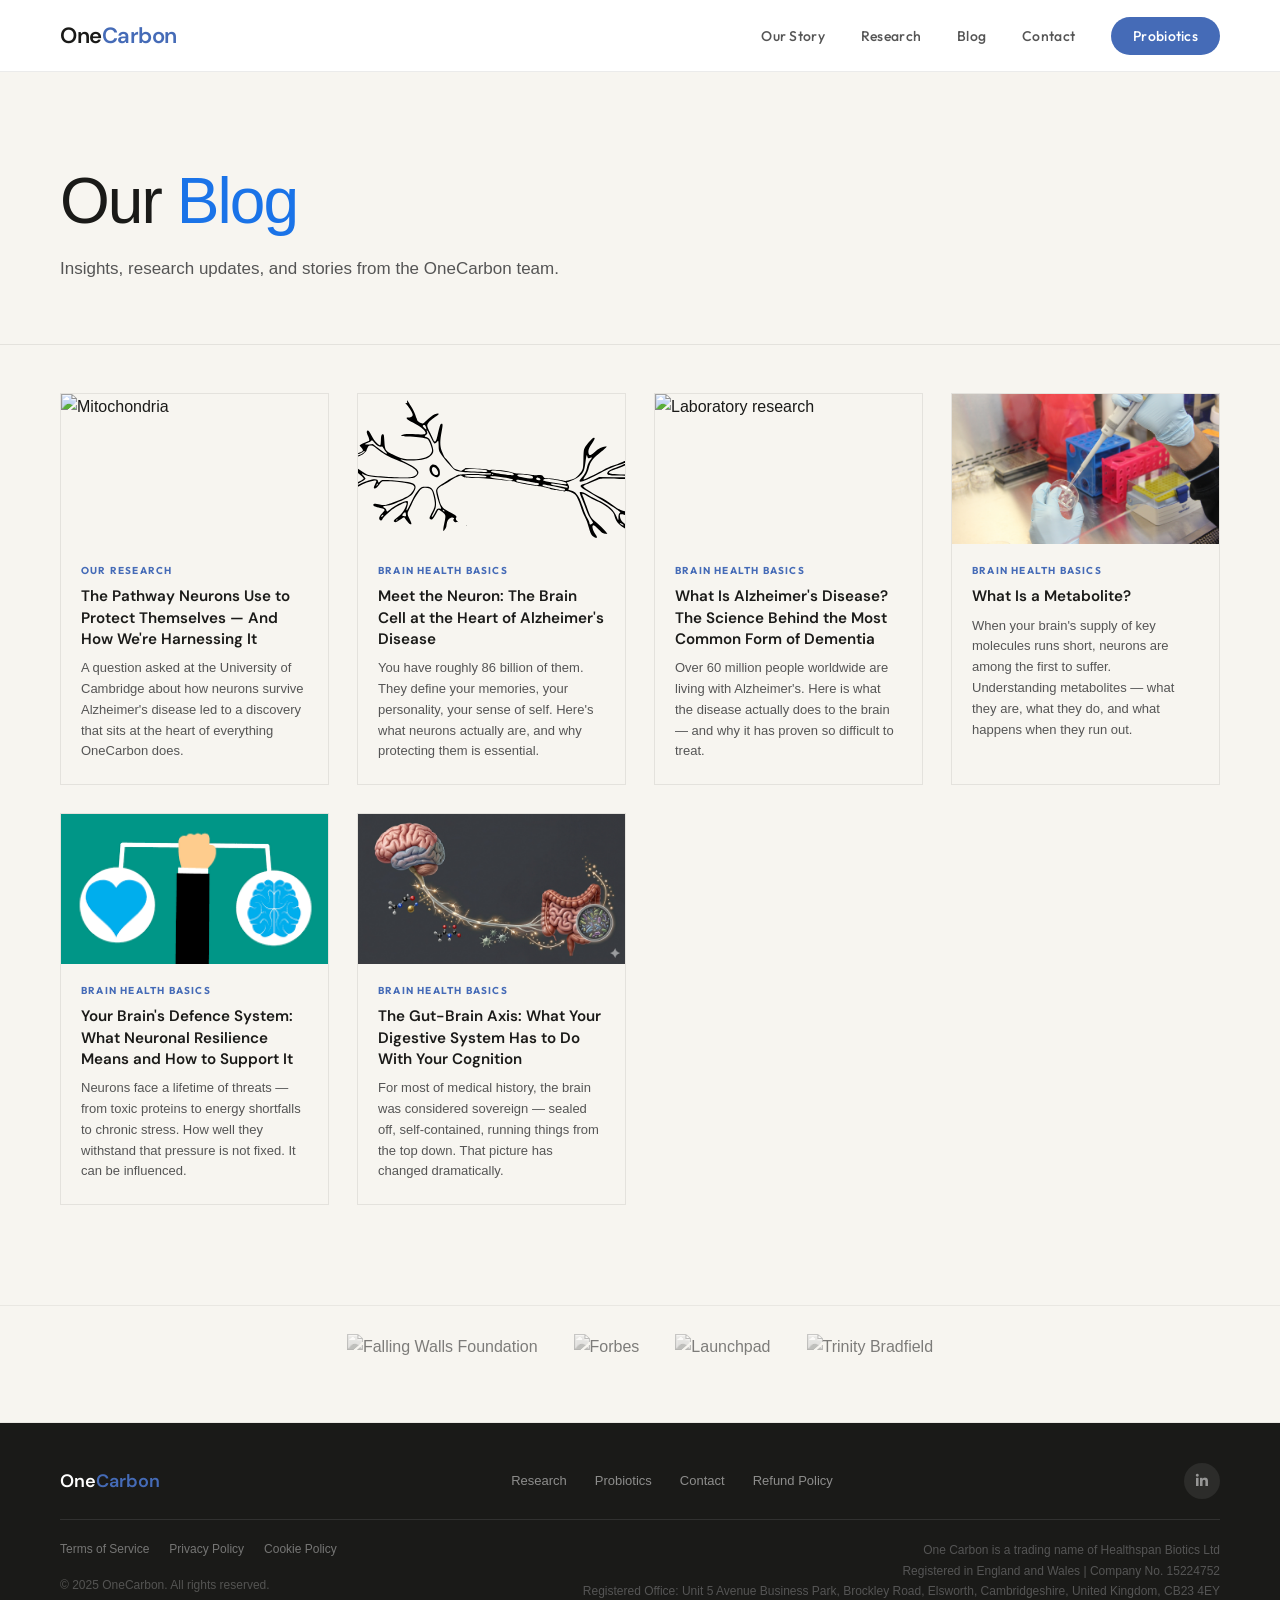
==== blog.html @ ae494ba8 "revert SVG thumbnails back to PNG to fix deploy failures Co-Authored-By: Claude Sonnet 4.6 <noreply@" ====
<!DOCTYPE html>
<html lang="en">
<head>
  <meta charset="UTF-8">
  <meta name="viewport" content="width=device-width, initial-scale=1.0">
  <title>Blog — OneCarbon</title>
  <link rel="preconnect" href="https://fonts.googleapis.com">
  <link href="https://fonts.googleapis.com/css2?family=DM+Sans:wght@400;500;600;700&family=Outfit:wght@300;400;500;600;700&display=swap" rel="stylesheet">
  <link rel="stylesheet" href="https://cdnjs.cloudflare.com/ajax/libs/font-awesome/6.4.0/css/all.min.css">
  <link rel="stylesheet" href="css/style.css">
</head>
<body>

  <!-- ── NAVIGATION ── -->
  <nav class="site-nav">
    <a href="index.html" class="nav-logo">One<span>Carbon</span></a>
    <ul class="nav-links">
      <li><a href="our_story.html">Our Story</a></li>
      <li><a href="research.html">Research</a></li>
      <li><a href="blog.html">Blog</a></li>
      <li><a href="contact.html">Contact</a></li>
      <li><a href="purchase.html" class="nav-cta">Probiotics</a></li>
    </ul>
    <button class="nav-hamburger" aria-label="Toggle menu" aria-expanded="false"><span></span><span></span><span></span></button>
  </nav>

  <!-- ── PAGE HEADER ── -->
  <header class="page-header">
    <h1>Our <em>Blog</em></h1>
    <p>Insights, research updates, and stories from the OneCarbon team.</p>
  </header>

  <!-- ── BLOG GRID ── -->
  <div class="blog-grid">

    <a href="blog-one-carbon-pathway.html" class="blog-card">
      <img src="media/mito1.png" alt="Mitochondria" class="blog-card-thumb">
      <div class="blog-card-body">
        <p style="font-size:10px;letter-spacing:0.12em;font-weight:700;color:var(--accent);text-transform:uppercase;margin:0 0 7px;">Our Research</p>
        <p class="blog-card-title">The Pathway Neurons Use to Protect Themselves — And How We're Harnessing It</p>
        <p class="blog-card-summary">A question asked at the University of Cambridge about how neurons survive Alzheimer's disease led to a discovery that sits at the heart of everything OneCarbon does.</p>
      </div>
    </a>

    <a href="blog-meet-the-neuron.html" class="blog-card">
      <img src="media/blog-neuron.svg" alt="Neuron illustration" class="blog-card-thumb">
      <div class="blog-card-body">
        <p style="font-size:10px;letter-spacing:0.12em;font-weight:700;color:var(--accent);text-transform:uppercase;margin:0 0 7px;">Brain Health Basics</p>
        <p class="blog-card-title">Meet the Neuron: The Brain Cell at the Heart of Alzheimer's Disease</p>
        <p class="blog-card-summary">You have roughly 86 billion of them. They define your memories, your personality, your sense of self. Here's what neurons actually are, and why protecting them is essential.</p>
      </div>
    </a>

    <a href="blog-what-is-alzheimers.html" class="blog-card">
      <img src="media/conical.png" alt="Laboratory research" class="blog-card-thumb">
      <div class="blog-card-body">
        <p style="font-size:10px;letter-spacing:0.12em;font-weight:700;color:var(--accent);text-transform:uppercase;margin:0 0 7px;">Brain Health Basics</p>
        <p class="blog-card-title">What Is Alzheimer's Disease? The Science Behind the Most Common Form of Dementia</p>
        <p class="blog-card-summary">Over 60 million people worldwide are living with Alzheimer's. Here is what the disease actually does to the brain — and why it has proven so difficult to treat.</p>
      </div>
    </a>

    <a href="blog-what-is-a-metabolite.html" class="blog-card">
      <img src="media/science.jpg" alt="Science and metabolism" class="blog-card-thumb">
      <div class="blog-card-body">
        <p style="font-size:10px;letter-spacing:0.12em;font-weight:700;color:var(--accent);text-transform:uppercase;margin:0 0 7px;">Brain Health Basics</p>
        <p class="blog-card-title">What Is a Metabolite?</p>
        <p class="blog-card-summary">When your brain's supply of key molecules runs short, neurons are among the first to suffer. Understanding metabolites — what they are, what they do, and what happens when they run out.</p>
      </div>
    </a>

    <a href="blog-neuronal-resilience.html" class="blog-card">
      <img src="media/brainstrong.png" alt="Neuronal resilience" class="blog-card-thumb">
      <div class="blog-card-body">
        <p style="font-size:10px;letter-spacing:0.12em;font-weight:700;color:var(--accent);text-transform:uppercase;margin:0 0 7px;">Brain Health Basics</p>
        <p class="blog-card-title">Your Brain's Defence System: What Neuronal Resilience Means and How to Support It</p>
        <p class="blog-card-summary">Neurons face a lifetime of threats — from toxic proteins to energy shortfalls to chronic stress. How well they withstand that pressure is not fixed. It can be influenced.</p>
      </div>
    </a>

    <a href="blog-gut-brain-cognition.html" class="blog-card">
      <img src="media/gutbrain.png" alt="The gut-brain axis" class="blog-card-thumb">
      <div class="blog-card-body">
        <p style="font-size:10px;letter-spacing:0.12em;font-weight:700;color:var(--accent);text-transform:uppercase;margin:0 0 7px;">Brain Health Basics</p>
        <p class="blog-card-title">The Gut-Brain Axis: What Your Digestive System Has to Do With Your Cognition</p>
        <p class="blog-card-summary">For most of medical history, the brain was considered sovereign — sealed off, self-contained, running things from the top down. That picture has changed dramatically.</p>
      </div>
    </a>

  </div>

  <!-- ── FOOTER ── -->
  <!-- ── RECOGNISED BY ── -->
  <section class="recognised-by-section">
    <div class="recognised-by-logos">
      <img src="media/logo-falling-walls.png" alt="Falling Walls Foundation" class="recognised-logo">
      <img src="media/logo-forbes.png" alt="Forbes" class="recognised-logo">
      <img src="media/logo-launchpad.png" alt="Launchpad" class="recognised-logo">
      <img src="media/logo-trinbrad.png" alt="Trinity Bradfield" class="recognised-logo">
    </div>
  </section>

  <footer class="site-footer">
    <div class="footer-logo">One<span>Carbon</span></div>
    <nav class="footer-links">
      <a href="research.html">Research</a>
      <a href="purchase.html">Probiotics</a>
      <a href="contact.html">Contact</a>
      <a href="refund-policy.html">Refund Policy</a>
    </nav>
    <div class="social-links">
      <a href="https://www.linkedin.com/company/healthspan-biotics/posts/?feedView=all" target="_blank" aria-label="LinkedIn"><i class="fab fa-linkedin-in"></i></a>
    </div>
    <div class="footer-bottom">
      <div class="footer-company">
        <p>One Carbon is a trading name of Healthspan Biotics Ltd</p>
        <p>Registered in England and Wales | Company No. 15224752</p>
        <p>Registered Office: Unit 5 Avenue Business Park, Brockley Road, Elsworth, Cambridgeshire, United Kingdom, CB23 4EY</p>
      </div>
      <nav class="footer-legal">
        <a href="tos.html">Terms of Service</a>
        <a href="privacy.html">Privacy Policy</a>
        <a href="cookie.html">Cookie Policy</a>
      </nav>
      <p class="footer-copy">© 2025 OneCarbon. All rights reserved.</p>
    </div>
  </footer>

  <script src="js/main.js"></script>
</body>
</html>
---- css/style.css ----
/* ============================================================
   ONE CARBON — Main Stylesheet
   Style: Clean Minimal · DM Sans + Outfit · Stone + Emerald
   ============================================================

   COLOUR VARIABLES — edit these to retheme the whole site:
   --accent      : buttons, highlights, links
   --bg          : warm off-white page background
   --surface     : pure white (cards, nav)
   --text        : near-black body text
   --text-muted  : mid-grey secondary text

   ORIGINAL COLOURS (teal-green theme):
   --accent:       #1a7a6b
   --accent-dark:  #145f54
   footer-logo span (hardcoded): #5ab89e

   ORIGINAL FONTS (Jake + Claude, pre-boss changes):
   Headings: 'Fraunces' (Google Fonts) — elegant italic serif
   Body:     'Figtree' (Google Fonts) — clean geometric sans
   To revert: swap DM Sans → Fraunces and Outfit → Figtree in font-family declarations,
   and update the Google Fonts <link> in each HTML file accordingly.
   ============================================================ */

:root {
  --accent:       #456BB7;
  --accent-dark:  #2f4f8f;
  --bg:           #F7F5F0;
  --surface:      #ffffff;
  --text:         #1a1a18;
  --text-muted:   #555555;
  --text-faint:   #888888;
  --border:       rgba(0, 0, 0, 0.08);
  --shadow-sm:    0 4px 16px rgba(0, 0, 0, 0.06);
  --shadow-md:    0 8px 32px rgba(0, 0, 0, 0.08);
  --shadow-lg:    0 16px 48px rgba(0, 0, 0, 0.10);
  --radius-sm:    0px;
  --radius-md:    0px;
  --radius-lg:    0px;
  --radius-pill:  100px;
}

/* ── RESET & BASE ── */
/* Self-hosted fonts via Cloudflare R2 — eliminates Google Fonts flash */
@font-face {
  font-family: 'DM Sans';
  src: url('https://pub-cab5eb788883425eb6f15fe9339a2279.r2.dev/fonts/DMSans/dm-sans-v15-latin-500.woff2') format('woff2');
  font-weight: 500;
  font-style: normal;
  font-display: swap;
}

@font-face {
  font-family: 'Outfit';
  src: url('https://pub-cab5eb788883425eb6f15fe9339a2279.r2.dev/fonts/Outfit/outfit-v15-latin-regular.woff2') format('woff2');
  font-weight: 400;
  font-style: normal;
  font-display: swap;
}

*, *::before, *::after {
  box-sizing: border-box;
  margin: 0;
  padding: 0;
}

html {
  scroll-behavior: smooth;
}

body {
  font-family: 'Outfit', 'Helvetica Neue', Arial, sans-serif;
  background: var(--bg);
  color: var(--text);
  line-height: 1.6;
  overflow-x: hidden;
  -webkit-font-smoothing: antialiased;
}

img, video {
  display: block;
  max-width: 100%;
}

a {
  color: inherit;
  text-decoration: none;
}

ul {
  list-style: none;
}


/* ── TYPOGRAPHY ── */
h1, h2, h3, h4 {
  font-family: 'DM Sans', sans-serif;
  font-weight: 500;
  letter-spacing: -0.03em;
  line-height: 1.05;
  color: var(--text);
}

h1 { font-size: clamp(2.8rem, 5vw, 5.5rem); }
h2 { font-size: clamp(2rem, 3.5vw, 3.5rem); }
h3 { font-size: clamp(1.4rem, 2vw, 2rem); }
h4 { font-size: 1.2rem; }

h1 em, h2 em { font-style: normal; color: #1a73e8; }

p {
  font-size: 1.0625rem; /* 17px */
  line-height: 1.7;
  color: var(--text-muted);
}

.eyebrow {
  display: inline-block;
  font-family: 'Outfit', sans-serif;
  font-size: 11px;
  font-weight: 600;
  letter-spacing: 0.16em;
  text-transform: uppercase;
  color: var(--accent);
  margin-bottom: 20px;
}


/* ── LAYOUT HELPERS ── */
.container {
  width: 100%;
  max-width: 1200px;
  margin: 0 auto;
  padding: 0 60px;
}

.section {
  padding: 100px 0;
}

.section-header {
  margin-bottom: 60px;
}

.section-header h2 {
  margin-bottom: 16px;
}

.section-header p {
  max-width: 560px;
}


/* ════════════════════════════════
   NAVIGATION
════════════════════════════════ */
.site-nav {
  position: sticky;
  top: 0;
  z-index: 100;
  background: var(--surface);
  border-bottom: 1px solid var(--border);
  display: flex;
  align-items: center;
  justify-content: space-between;
  padding: 0 60px;
  height: 72px;
  transition: box-shadow 0.3s ease;
}

.site-nav.scrolled {
  box-shadow: var(--shadow-sm);
}

.nav-logo {
  font-family: 'DM Sans', sans-serif;
  font-size: 22px;
  font-weight: 600;
  letter-spacing: -0.02em;
  color: var(--text);
  text-decoration: none;
}

.nav-logo span {
  color: var(--accent);
}

.nav-links {
  display: flex;
  align-items: center;
  gap: 36px;
}

.nav-links a {
  font-size: 14px;
  font-weight: 500;
  color: var(--text-muted);
  letter-spacing: 0.02em;
  transition: color 0.2s;
}

.nav-links a:hover,
.nav-links a.active {
  color: var(--text);
}

.nav-cta {
  padding: 10px 22px;
  border-radius: var(--radius-pill);
  background: var(--accent);
  color: #fff !important;
  font-size: 13px;
  font-weight: 600;
  letter-spacing: 0.02em;
  transition: opacity 0.2s !important;
}

.nav-cta:hover {
  opacity: 0.85;
}

/* Hamburger toggle button — hidden on desktop */
.nav-hamburger {
  display: none;
  flex-direction: column;
  justify-content: center;
  align-items: center;
  gap: 5px;
  background: none;
  border: none;
  cursor: pointer;
  padding: 6px;
  width: 36px;
  height: 36px;
  flex-shrink: 0;
  color: var(--text);
}

.nav-hamburger span {
  display: block;
  height: 2px;
  width: 22px;
  background: currentColor;
  border-radius: 1px;
  transition: transform 0.25s ease, opacity 0.2s ease;
}

.site-nav.open .nav-hamburger span:nth-child(1) {
  transform: translateY(7px) rotate(45deg);
}
.site-nav.open .nav-hamburger span:nth-child(2) {
  opacity: 0;
  transform: scaleX(0);
}
.site-nav.open .nav-hamburger span:nth-child(3) {
  transform: translateY(-7px) rotate(-45deg);
}


/* ════════════════════════════════
   BUTTONS
════════════════════════════════ */
.btn {
  display: inline-flex;
  align-items: center;
  gap: 8px;
  font-family: 'Outfit', sans-serif;
  font-weight: 600;
  border-radius: var(--radius-pill);
  text-decoration: none;
  transition: all 0.2s;
  cursor: pointer;
  border: none;
}

.btn-primary {
  padding: 14px 28px;
  background: var(--text);
  color: var(--bg);
  font-size: 14px;
}

.btn-primary:hover {
  background: var(--accent);
}

.btn-secondary {
  padding: 13px 26px;
  background: transparent;
  color: var(--text-muted);
  font-size: 14px;
  border: 1px solid var(--border);
}

.btn-secondary:hover {
  border-color: var(--text-muted);
  color: var(--text);
}

.btn-accent {
  padding: 14px 28px;
  background: var(--accent);
  color: #fff;
  font-size: 14px;
}

.btn-accent:hover {
  background: var(--accent-dark);
}

.btn-row {
  display: flex;
  align-items: center;
  gap: 14px;
  flex-wrap: wrap;
}

.btn-ghost {
  font-size: 14px;
  color: var(--text-muted);
  display: flex;
  align-items: center;
  gap: 6px;
  transition: color 0.2s;
  font-weight: 500;
}

.btn-ghost:hover {
  color: var(--text);
}


/* ════════════════════════════════
   HERO — HOME
════════════════════════════════ */
.hero {
  display: grid;
  grid-template-columns: 1fr 1fr;
  min-height: max(560px, calc(100vh - 175px));
  align-items: stretch;
  width: 100%;
}

/* LEFT — text + photo slot */
.hero-left {
  display: flex;
  flex-direction: column;
  justify-content: space-between;
}

/* RIGHT — portrait video with overlaid bubbles */
.hero-right {
  position: relative;
  overflow: hidden;
  border-left: 1px solid var(--border);
}

.hero-video-slot {
  position: absolute;
  inset: 0;
  background: var(--surface);
}

.hero-video-img {
  width: 100%;
  height: 100%;
  object-fit: cover;
  display: block;
}

.hero-video-placeholder {
  position: absolute;
  inset: 0;
  display: flex;
  align-items: center;
  justify-content: center;
  color: var(--text-faint);
  font-size: 13px;
  letter-spacing: 0.06em;
  border: 2px dashed var(--border);
}

/* Bubbles overlaid on the video */
.hero-bubble {
  position: absolute;
  z-index: 10;
}

.hero-bubble.card-b {
  top: 40px;
  right: 40px;
  left: auto;
}

.hero-bubble.card-c {
  bottom: 40px;
  left: 40px;
}

/* Bubble stack container — absolutely positioned on the video */
.hero-bubble-stack {
  position: absolute;
  top: 40px;
  left: 40px;
  right: 40px;
  z-index: 10;
  display: flex;
  flex-direction: column;
  gap: 12px;
}

.hero-bubble-stack .stat-card {
  position: relative;
  width: 100%;
}

/* "What we do" bubble on the video */
.hero-what-bubble {
  padding: 36px 40px;
}

.hero-what-heading {
  font-family: 'DM Sans', sans-serif;
  font-size: 2.4rem;
  font-weight: 300;
  line-height: 1.2;
  margin: 8px 0 16px;
  color: var(--text);
}

.hero-what-body {
  font-size: 15px;
  color: var(--text-muted);
  line-height: 1.7;
  margin: 0;
}

/* Research CTA bubble on the video */
.hero-research-bubble {
  padding: 20px 28px;
  text-decoration: none;
  color: var(--accent);
  font-weight: 600;
  font-size: 1rem;
  letter-spacing: 0.01em;
  display: flex;
  align-items: center;
  transition: background 0.2s, box-shadow 0.2s;
}

.hero-research-bubble:hover {
  background: var(--accent);
  color: #fff;
}

/* Product card replacing photo slot */
.hero-product-card {
  display: flex;
  gap: 0;
  border-top: 1px solid var(--border);
  text-decoration: none;
  color: inherit;
  transition: background 0.2s;
  background: var(--surface);
  min-height: 120px;
}

.hero-product-card:hover {
  background: #f0f0ec;
}

.hero-product-img-slot {
  width: 110px;
  flex-shrink: 0;
  border-right: 1px solid var(--border);
  overflow: hidden;
}

.hero-product-img-slot img {
  width: 100%;
  height: 100%;
  object-fit: cover;
  display: block;
}

.hero-product-info {
  padding: 16px 24px;
  display: flex;
  flex-direction: column;
  justify-content: center;
  gap: 6px;
}

.hero-product-name {
  font-family: 'DM Sans', sans-serif;
  font-size: 1.3rem;
  font-weight: 300;
  line-height: 1.3;
  color: var(--text);
}

.hero-product-price {
  font-size: 1.5rem;
  font-weight: 600;
  color: var(--accent);
}

.hero-product-price span {
  font-size: 0.9rem;
  font-weight: 400;
  color: var(--text-muted);
}

.hero-text {
  padding: 80px 60px 40px 60px;
}

.hero-text h1 {
  margin-bottom: 28px;
}

.hero-text p {
  max-width: 460px;
  margin-bottom: 36px;
}

/* Photo slot — bottom-right, bleeds to page edge */
.hero-media-slot {
  position: relative;
  width: 100%;
  flex: 1;
  min-height: 280px;
  border-radius: 0;
  overflow: hidden;
  background: var(--surface);
  border: none;
  border-top: 1px solid var(--border);
}

.hero-media-img {
  width: 100%;
  height: 100%;
  object-fit: cover;
  display: none; /* hidden until src is set */
}

.hero-media-img[src]:not([src=""]) {
  display: block;
}

.hero-media-img[src]:not([src=""]) + .hero-media-placeholder {
  display: none;
}

.hero-media-placeholder {
  position: absolute;
  inset: 0;
  display: flex;
  align-items: center;
  justify-content: center;
  color: var(--text-faint);
  font-size: 13px;
  letter-spacing: 0.06em;
  border: 2px dashed var(--border);
}

/* Stacked stat cards on hero right */
.card-stack {
  position: relative;
  height: 240px;
}

.stat-card {
  position: absolute;
  background: var(--surface);
  border-radius: var(--radius-md);
  padding: 28px 32px;
  box-shadow: var(--shadow-md);
  border: 1px solid var(--border);
}

.stat-card.card-a {
  top: 0; left: 0; right: 60px;
  background: var(--accent);
  color: #fff;
}

.stat-card.card-b {
  bottom: 40px; right: 0; left: 60px;
}

.stat-card.card-c {
  bottom: 0; left: 0;
  width: 200px;
}

.card-label {
  font-size: 10px;
  font-weight: 600;
  letter-spacing: 0.14em;
  text-transform: uppercase;
  color: var(--text-faint);
  margin-bottom: 8px;
}

.card-a .card-label { color: rgba(255,255,255,0.65); }

.stat-num {
  font-family: 'DM Sans', sans-serif;
  font-size: 3.2rem;
  font-weight: 300;
  line-height: 1;
  margin-bottom: 8px;
  color: var(--text);
}

.card-a .stat-num { color: #fff; }
.card-b .stat-num { color: var(--text); }

.stat-label {
  font-size: 13px;
  color: var(--text-muted);
}

.card-a .stat-label { color: rgba(255,255,255,0.75); }

.mini-stat {
  display: flex;
  align-items: center;
  gap: 10px;
  font-size: 12px;
  color: var(--text-muted);
  margin-bottom: 12px;
}

.mini-dot {
  width: 8px;
  height: 8px;
  border-radius: 50%;
  background: var(--accent);
  flex-shrink: 0;
}

.mini-big {
  font-family: 'DM Sans', sans-serif;
  font-size: 2rem;
  font-weight: 300;
  color: var(--text);
  line-height: 1;
  margin-bottom: 4px;
}

.mini-sub {
  font-size: 12px;
  color: var(--text-faint);
}


/* ════════════════════════════════
   STATS STRIP
════════════════════════════════ */
.stats-strip {
  display: flex;
  background: var(--surface);
  border-top: 1px solid var(--border);
  border-bottom: 1px solid var(--border);
}

.stats-strip-item {
  flex: 1;
  padding: 32px 48px;
  border-right: 1px solid var(--border);
}

.stats-strip-item:last-child {
  border-right: none;
}

.strip-num {
  font-family: 'DM Sans', sans-serif;
  font-size: 2.6rem;
  font-weight: 300;
  color: var(--accent);
  letter-spacing: -0.02em;
  margin-bottom: 4px;
  line-height: 1;
}

.strip-label {
  font-size: 13px;
  color: var(--text-faint);
}


/* ════════════════════════════════
   PAGE HEADER (subpages)
════════════════════════════════ */
.page-header {
  padding: 80px 60px 60px;
  border-bottom: 1px solid var(--border);
}

.page-header h1 {
  margin-top: 16px;
  margin-bottom: 20px;
}

.page-header p {
  max-width: 560px;
}

.page-header--with-video {
  overflow: hidden;
}

.page-header--with-video .research-video-wrap {
  float: right;
  width: 45%;
  margin: 0 0 24px 40px;
}

.page-header--with-video .page-header-text p {
  max-width: none;
}


/* ════════════════════════════════
   RESEARCH PAGE
════════════════════════════════ */
.research-intro-header {
  padding: 80px 60px 0;
}

.research-intro {
  display: grid;
  grid-template-columns: 1fr 1fr;
  gap: 80px;
  align-items: start;
  padding: 32px 60px 80px;
}

.research-video-wrap {
  aspect-ratio: 16 / 9;
  overflow: hidden;
  background: #000;
}

.research-video-wrap iframe {
  width: 100%;
  height: 100%;
  border: none;
  display: block;
}

.research-cta-bar {
  padding: 0 60px 40px;
}

.research-cta-bar a {
  color: var(--accent);
  font-weight: 600;
  text-decoration: underline;
  text-underline-offset: 3px;
}

/* Publications table */
.publications-section {
  padding: 0 60px 100px;
}

.publications-section h2 {
  font-size: 1.8rem;
  margin-bottom: 8px;
}

.publications-section > p {
  margin-bottom: 32px;
}

.pub-table {
  width: 100%;
  border-collapse: collapse;
  font-size: 14px;
}

.pub-table thead th {
  text-align: left;
  padding: 12px 20px;
  font-size: 11px;
  font-weight: 600;
  letter-spacing: 0.1em;
  text-transform: uppercase;
  color: var(--text-faint);
  border-bottom: 2px solid var(--border);
}

.pub-table tbody tr {
  border-bottom: 1px solid var(--border);
  transition: background 0.15s;
}

.pub-table tbody tr:hover {
  background: var(--surface);
}

.pub-table td {
  padding: 18px 20px;
  vertical-align: middle;
}

.pub-table td a {
  color: var(--text);
  font-weight: 500;
  transition: color 0.2s;
}

.pub-table td a:hover {
  color: var(--accent);
}

.pub-table .pdf-link {
  display: inline-flex;
  align-items: center;
  gap: 6px;
  padding: 6px 14px;
  border-radius: var(--radius-pill);
  background: var(--bg);
  border: 1px solid var(--border);
  font-size: 12px;
  font-weight: 600;
  color: var(--text-muted);
  transition: all 0.2s;
}

.pub-table .pdf-link:hover {
  background: var(--accent);
  color: #fff;
  border-color: var(--accent);
}

.summary-trigger {
  position: relative;
  display: inline-flex;
  align-items: center;
  gap: 5px;
  font-size: 13px;
  color: var(--text-muted);
  cursor: default;
  white-space: nowrap;
}

.summary-trigger i {
  color: var(--accent);
  font-size: 12px;
}

.summary-popup {
  display: none;
  position: absolute;
  bottom: calc(100% + 8px);
  left: 50%;
  transform: translateX(-50%);
  width: 280px;
  background: var(--text);
  color: #fff;
  font-size: 13px;
  line-height: 1.5;
  padding: 12px 16px;
  border-radius: 0;
  box-shadow: 0 8px 24px rgba(0,0,0,0.18);
  z-index: 100;
  pointer-events: none;
  white-space: normal;
}

.summary-popup::after {
  content: '';
  position: absolute;
  top: 100%;
  left: 50%;
  transform: translateX(-50%);
  border: 6px solid transparent;
  border-top-color: var(--text);
}

.summary-trigger:hover .summary-popup {
  display: block;
}

/* Footnote references */
.footnote-ref {
  color: var(--accent);
  font-size: 0.75em;
  font-weight: 600;
  text-decoration: none;
  vertical-align: super;
}

.footnote-ref:hover {
  text-decoration: underline;
}

.footnotes {
  margin-top: 24px;
  padding-top: 16px;
  border-top: 1px solid var(--border);
  list-style: decimal;
  padding-left: 18px;
  font-size: 12px;
  color: var(--text-muted);
  line-height: 1.6;
}

.footnotes li {
  margin-bottom: 6px;
}

.footnotes a {
  color: var(--text-muted);
  text-decoration: underline;
  text-underline-offset: 2px;
}

.footnotes a:hover {
  color: var(--accent);
}

/* Mobile-only line break — hidden on desktop */
.mobile-br { display: none; }


/* ════════════════════════════════
   PRODUCTS PAGE
════════════════════════════════ */
.product-section {
  display: grid;
  grid-template-columns: 1fr 1fr;
  gap: 80px;
  align-items: center;
  padding: 80px 60px;
}

.product-image-wrap img {
  border-radius: var(--radius-lg);
  width: 100%;
  max-height: 380px;
  object-fit: contain;
  object-position: center;
  box-shadow: var(--shadow-lg);
}

.product-details h1 {
  font-size: clamp(2rem, 3vw, 3rem);
  margin-top: 16px;
  margin-bottom: 20px;
}

.product-details p {
  margin-bottom: 16px;
}

.product-price {
  font-family: 'DM Sans', sans-serif;
  font-size: 2rem;
  font-weight: 300;
  color: var(--accent);
  margin: 24px 0;
}

/* ════════════════════════════════
   PILLS-ONLY PRODUCT
════════════════════════════════ */
.pills-section {
  padding: 80px 60px;
  border-top: 1px solid var(--border);
}

.pills-section h2 {
  margin: 12px 0 8px;
}

.pills-section > p {
  color: var(--text-muted);
  margin-bottom: 48px;
}

.pills-options {
  display: grid;
  grid-template-columns: repeat(3, 1fr);
  gap: 24px;
}

.pills-card {
  position: relative;
  border: 1px solid var(--border);
  border-radius: var(--radius-md);
  padding: 36px 32px;
  display: flex;
  flex-direction: column;
  gap: 12px;
  background: var(--surface);
}

.pills-card--featured {
  border-color: var(--accent);
  box-shadow: 0 0 0 1px var(--accent);
}

.pills-badge {
  position: absolute;
  top: -13px;
  left: 50%;
  transform: translateX(-50%);
  background: var(--accent);
  color: #fff;
  font-size: 11px;
  font-weight: 600;
  letter-spacing: 0.1em;
  text-transform: uppercase;
  padding: 4px 14px;
  border-radius: 0;
  white-space: nowrap;
}

.pills-qty {
  font-family: 'DM Sans', sans-serif;
  font-size: 2.4rem;
  font-weight: 300;
  line-height: 1;
  color: var(--text);
}

.pills-qty span {
  font-size: 1rem;
  color: var(--text-muted);
  font-family: 'Outfit', sans-serif;
}

.pills-desc {
  font-size: 13px;
  color: var(--text-muted);
  margin-top: -6px;
}

.pills-price {
  font-size: 2rem;
  font-weight: 700;
  color: var(--text);
}

.pills-per {
  font-size: 13px;
  color: var(--text-muted);
  margin-bottom: 8px;
}

.pills-card .btn {
  margin-top: auto;
  text-align: center;
}

.how-it-works {
  background: var(--surface);
  border-top: 1px solid var(--border);
  border-bottom: 1px solid var(--border);
  padding: 80px 60px;
}

.how-it-works-inner {
}

.how-it-works-grid {
  display: grid;
  grid-template-columns: 1fr 1fr;
  gap: 80px;
  align-items: start;
  margin-top: 48px;
}

.how-it-works-grid img {
  border-radius: var(--radius-md);
  width: 100%;
}

.how-it-works-grid p + p {
  margin-top: 16px;
}


/* ════════════════════════════════
   TEAM PAGE
════════════════════════════════ */
.team-grid {
  display: grid;
  grid-template-columns: repeat(6, 1fr);
  gap: 40px;
  padding: 80px 60px;
}

.team-member {
  text-align: center;
}

.team-member--spacer {
  visibility: hidden;
  pointer-events: none;
}

.team-photo-wrap {
  display: block;
  width: 140px;
  height: 140px;
  border-radius: 50%;
  overflow: hidden;
  margin: 0 auto 20px;
  border: 3px solid var(--border);
  transition: border-color 0.2s;
}

.team-photo-wrap:hover {
  border-color: var(--accent);
}

.team-photo-wrap img {
  width: 100%;
  height: 100%;
  object-fit: cover;
}

.team-member h3 {
  font-size: 1.2rem;
  font-weight: 600;
  margin-bottom: 4px;
}

.team-member h4 {
  font-family: 'Outfit', sans-serif;
  font-size: 13px;
  font-weight: 500;
  color: var(--accent);
  letter-spacing: 0.04em;
  margin-bottom: 12px;
}

.team-member p {
  font-size: 14px;
  line-height: 1.65;
}


/* ════════════════════════════════
   BLOG
════════════════════════════════ */
.blog-grid {
  display: grid;
  grid-template-columns: repeat(4, 1fr);
  gap: 28px;
  padding: 48px 60px 100px;
}

.blog-card {
  text-decoration: none;
  color: inherit;
  display: flex;
  flex-direction: column;
  border: 1px solid var(--border);
  border-radius: 0;
  overflow: hidden;
  transition: box-shadow 0.2s, transform 0.2s;
}

.blog-card:hover {
  box-shadow: 0 4px 20px rgba(0,0,0,0.1);
  transform: translateY(-2px);
}

.blog-card-thumb {
  width: 100%;
  aspect-ratio: 16/9;
  object-fit: cover;
  display: block;
}

.blog-card-body {
  padding: 18px 20px 22px;
  display: flex;
  flex-direction: column;
  flex: 1;
}

.blog-card-title {
  font-family: 'DM Sans', sans-serif;
  font-size: 0.95rem;
  font-weight: 600;
  margin: 0 0 8px;
  color: var(--text);
  line-height: 1.4;
}

.blog-card-summary {
  font-size: 13px;
  color: var(--text-muted);
  line-height: 1.6;
  margin: 0;
}

@media (max-width: 1000px) {
  .blog-grid { grid-template-columns: repeat(2, 1fr); }
}
@media (max-width: 600px) {
  .blog-grid { grid-template-columns: 1fr; padding: 32px 20px 60px; }
}

/* ════════════════════════════════
   BLOG POST PAGE
════════════════════════════════ */
.blog-post-section {
  max-width: 720px;
  margin: 0 auto;
  padding: 80px 60px 100px;
}

.blog-post-section h1 {
  font-size: clamp(2rem, 3.5vw, 3rem);
  margin-top: 16px;
  margin-bottom: 20px;
}

.blog-post-meta {
  font-size: 13px;
  color: var(--text-faint);
  margin-bottom: 40px;
}

.blog-post-hero {
  max-width: 420px;
  width: 100%;
  border-radius: 0;
  margin-bottom: 40px;
  display: block;
}

.blog-post-section p {
  margin-bottom: 24px;
  line-height: 1.8;
}

.blog-post-section h2 {
  font-size: 1.4rem;
  margin: 40px 0 16px;
}

/* ════════════════════════════════
   CONTACT PAGE
════════════════════════════════ */
.contact-section {
  max-width: 720px;
  margin: 0 auto;
  padding: 80px 60px 100px;
}

.contact-section h1 {
  margin-top: 16px;
  margin-bottom: 12px;
}

.contact-section > p {
  margin-bottom: 40px;
}

.form-row {
  display: grid;
  grid-template-columns: 1fr 1fr;
  gap: 16px;
  margin-bottom: 16px;
}

.form-group {
  margin-bottom: 16px;
}

.form-control {
  width: 100%;
  padding: 14px 16px;
  border: 1px solid rgba(0,0,0,0.12);
  border-radius: var(--radius-sm);
  font-family: 'Outfit', sans-serif;
  font-size: 15px;
  color: var(--text);
  background: var(--surface);
  transition: border-color 0.2s, box-shadow 0.2s;
  outline: none;
}

.form-control:focus {
  border-color: var(--accent);
  box-shadow: 0 0 0 3px rgba(26, 122, 107, 0.12);
}

textarea.form-control {
  resize: vertical;
  min-height: 160px;
}

.submit-btn {
  width: 100%;
  margin-top: 8px;
  padding: 16px;
  background: var(--accent);
  color: #fff;
  font-family: 'Outfit', sans-serif;
  font-size: 15px;
  font-weight: 600;
  border: none;
  border-radius: var(--radius-pill);
  cursor: pointer;
  transition: background 0.2s;
}

.submit-btn:hover {
  background: var(--accent-dark);
}


/* ════════════════════════════════
   FOOTER
════════════════════════════════ */
.site-footer {
  background: var(--text);
  color: rgba(255,255,255,0.6);
  padding: 40px 60px;
  display: flex;
  align-items: center;
  justify-content: space-between;
  flex-wrap: wrap;
  gap: 20px;
}

.footer-logo {
  font-family: 'DM Sans', sans-serif;
  font-size: 18px;
  font-weight: 600;
  font-style: normal;
  color: #fff;
}

.footer-logo span { color: var(--accent); }

.footer-links {
  display: flex;
  gap: 28px;
}

.footer-links a {
  font-size: 13px;
  color: rgba(255,255,255,0.5);
  transition: color 0.2s;
}

.footer-links a:hover { color: #fff; }

.footer-bottom {
  width: 100%;
  border-top: 1px solid rgba(255,255,255,0.1);
  padding-top: 20px;
  display: grid;
  grid-template-columns: 1fr auto;
  grid-template-rows: auto auto;
  gap: 10px 40px;
  align-items: start;
}

.footer-company {
  grid-column: 2;
  grid-row: 1 / 3;
  text-align: right;
  font-size: 12px;
  font-style: normal;
  color: rgba(255,255,255,0.35);
  line-height: 1.8;
}

.footer-company p { margin: 0; font-size: 12px; font-style: normal; }

.footer-legal {
  grid-column: 1;
  grid-row: 1;
  display: flex;
  gap: 20px;
  flex-wrap: wrap;
}

.footer-legal a {
  font-size: 12px;
  color: rgba(255,255,255,0.4);
  transition: color 0.2s;
}

.footer-legal a:hover { color: #fff; }

.footer-copy {
  grid-column: 1;
  grid-row: 2;
  font-size: 12px;
  color: rgba(255,255,255,0.25);
  margin: 0;
}

.social-links {
  display: flex;
  gap: 16px;
}

.social-links a {
  width: 36px; height: 36px;
  border-radius: 50%;
  background: rgba(255,255,255,0.08);
  display: flex;
  align-items: center;
  justify-content: center;
  color: rgba(255,255,255,0.5);
  font-size: 14px;
  transition: all 0.2s;
}

.social-links a:hover {
  background: var(--accent);
  color: #fff;
}


/* ════════════════════════════════
   PROFILE CTA SECTION (homepage)
════════════════════════════════ */
/* ── Recognised By section (between stats strip and PROFILE CTA) ── */
.recognised-by-section {
  display: flex;
  align-items: center;
  justify-content: center;
  gap: 32px;
  padding: 28px 60px;
  background: var(--bg);
  border-top: 1px solid rgba(0,0,0,0.06);
  border-bottom: 1px solid rgba(0,0,0,0.06);
  flex-wrap: wrap;
}
.recognised-by-label {
  font-family: 'Outfit', sans-serif;
  font-size: 12px;
  letter-spacing: 0.1em;
  text-transform: uppercase;
  color: var(--text-muted);
  white-space: nowrap;
}
.recognised-by-logos {
  display: flex;
  align-items: center;
  gap: 36px;
  flex-wrap: wrap;
}
.recognised-logo {
  height: 60px;
  width: auto;
  object-fit: contain;
  filter: grayscale(1);
  opacity: 0.55;
  transition: opacity 0.2s, filter 0.2s;
}
.recognised-logo:hover {
  opacity: 0.9;
  filter: grayscale(0);
}
.recognised-logo-placeholder {
  height: 60px;
  width: 120px;
  border: 1px dashed rgba(0,0,0,0.15);
  border-radius: 4px;
}

.profile-cta-section {
  background: var(--accent);
  padding: 80px 60px;
}

.profile-cta-inner {
  display: grid;
  grid-template-columns: 1fr 1fr;
  gap: 80px;
  align-items: start;
}

.profile-cta-text .eyebrow {
  color: rgba(255, 255, 255, 0.75);
}

.profile-cta-text h2 {
  color: #fff;
  margin-top: 12px;
  margin-bottom: 20px;
}

.profile-cta-text h2 em {
  color: #1a73e8;
  font-style: normal;
}

.profile-cta-text p {
  color: rgba(255, 255, 255, 0.8);
  max-width: 420px;
  margin-bottom: 24px;
}

.profile-cta-link {
  display: inline-flex;
  align-items: center;
  gap: 6px;
  font-size: 14px;
  font-weight: 600;
  color: #fff;
  text-decoration: underline;
  text-underline-offset: 3px;
  transition: opacity 0.2s;
}

.profile-cta-link:hover {
  opacity: 0.75;
}

.profile-cta-form-wrap {
  background: var(--surface);
  border-radius: var(--radius-md);
  padding: 44px 48px;
  box-shadow: var(--shadow-lg);
}

.profile-form-intro {
  color: var(--text-muted);
  font-size: 15px;
  margin-bottom: 28px;
  margin-top: 8px;
}

.profile-form .submit-btn {
  margin-top: 4px;
}


/* ════════════════════════════════
   PROFILE PAGE
════════════════════════════════ */
.profile-header {
  padding: 80px 60px 60px;
}

.profile-header h1 {
  margin-top: 16px;
  margin-bottom: 4px;
}

.profile-details-section {
  padding: 80px 60px;
}

.profile-details-grid {
  display: grid;
  grid-template-columns: repeat(3, 1fr);
  gap: 32px;
}

.profile-detail-card {
  background: var(--surface);
  border: 1px solid var(--border);
  border-radius: var(--radius-md);
  padding: 40px 36px;
  display: flex;
  flex-direction: column;
  gap: 16px;
}

.profile-detail-icon {
  width: 48px;
  height: 48px;
  border-radius: var(--radius-sm);
  background: rgba(69, 107, 183, 0.1);
  display: flex;
  align-items: center;
  justify-content: center;
  font-size: 20px;
  color: var(--accent);
}

.profile-detail-card h3 {
  font-size: 1.15rem;
  font-weight: 400;
  line-height: 1.3;
}

.profile-detail-card p {
  font-size: 14px;
  color: var(--text-muted);
  line-height: 1.7;
}

.profile-detail-card p a {
  color: #456BB7;
  text-decoration: underline;
}

.profile-eligibility-section {
  background: var(--surface);
  border-top: 1px solid var(--border);
  border-bottom: 1px solid var(--border);
  padding: 80px 60px;
}

.profile-eligibility-section h2 {
  margin-top: 12px;
  margin-bottom: 20px;
}

.profile-eligibility-section > p {
  max-width: 560px;
  margin-bottom: 20px;
}

.profile-eligibility-list {
  list-style: none;
  display: flex;
  flex-direction: column;
  gap: 12px;
  margin-bottom: 28px;
  max-width: 440px;
}

.profile-eligibility-list li {
  display: flex;
  align-items: center;
  gap: 12px;
  font-size: 15px;
  color: var(--text);
}

.profile-eligibility-list li i {
  color: var(--accent);
  font-size: 16px;
  flex-shrink: 0;
}

.profile-signup-section {
  padding: 80px 60px 100px;
  max-width: 760px;
  margin: 0 auto;
}

.profile-signup-section h2 {
  margin-top: 12px;
  margin-bottom: 12px;
}

.profile-signup-section > p {
  margin-bottom: 40px;
}


/* ════════════════════════════════
   RESPONSIVE
════════════════════════════════ */
@media (max-width: 1024px) {
  .container, .hero, .product-section,
  .research-intro, .publications-section,
  .research-cta-bar, .how-it-works,
  .team-grid, .contact-section, .page-header,
  .stats-strip-item,
  .profile-cta-section, .profile-details-section,
  .profile-eligibility-section, .profile-signup-section {
    padding-left: 40px;
    padding-right: 40px;
  }
  .site-nav { padding: 0 40px; }
  .site-footer { padding: 40px; }
}

@media (max-width: 860px) {
  .hero {
    grid-template-columns: 1fr;
    min-height: auto;
    padding: 60px 32px;
    gap: 48px;
  }

  .card-stack { height: 240px; }
  .stat-num { font-size: 2.2rem; }

  .page-header--with-video,
  .research-intro,
  .product-section,
  .how-it-works-grid,
  .profile-cta-inner,
  .profile-details-grid {
    grid-template-columns: 1fr;
    gap: 40px;
  }

  .team-grid {
    grid-template-columns: repeat(2, 1fr);
    gap: 28px;
    padding: 60px 32px;
  }

  .stats-strip {
    flex-wrap: wrap;
  }

  .stats-strip-item {
    flex: 1 1 50%;
    border-bottom: 1px solid var(--border);
  }
}

@media (max-width: 600px) {
  .site-nav {
    padding: 0 20px;
    height: 60px;
    gap: 0;
  }

  .nav-hamburger {
    display: flex;
  }

  /* Overlay dropdown — floats over page content, doesn't push anything down */
  .nav-links {
    display: none;
    position: absolute;
    top: 60px;
    left: 0;
    right: 0;
    flex-direction: column;
    gap: 0;
    background: var(--surface);
    border-bottom: 1px solid var(--border);
    box-shadow: var(--shadow-md);
    z-index: 99;
    padding: 4px 20px 12px;
  }

  .site-nav.open .nav-links {
    display: flex;
  }

  .nav-links li {
    border-bottom: 1px solid var(--border);
  }

  .nav-links a {
    display: block;
    padding: 14px 2px;
    font-size: 15px;
  }

  .nav-cta {
    background: none !important;
    border-radius: 0 !important;
    color: var(--accent) !important;
    padding: 14px 2px !important;
    font-size: 15px !important;
    font-weight: 600 !important;
  }

  .hero, .page-header, .research-intro,
  .product-section, .publications-section,
  .research-cta-bar, .how-it-works,
  .contact-section,
  .profile-cta-section, .profile-details-section,
  .profile-eligibility-section, .profile-signup-section {
    padding-left: 20px;
    padding-right: 20px;
  }

  .team-grid {
    padding: 40px 20px;
  }

  /* Each member spans only 1 column — overrides all inline grid-column values */
  .team-member { grid-column: span 1 !important; }

  /* Advisor section: single centered column */
  .team-grid--advisors {
    grid-template-columns: 1fr;
    max-width: 260px;
    margin-left: auto;
    margin-right: auto;
  }

  .form-row { grid-template-columns: 1fr; }

  .profile-cta-form-wrap {
    padding: 32px 24px;
  }

  .site-footer {
    flex-direction: column;
    align-items: flex-start;
    padding: 32px 20px;
    gap: 16px;
  }

  .stats-strip-item {
    flex: 1 1 100%;
  }

  /* Common: tighten top padding on all first sections and key content sections */
  .page-header, .profile-header,
  .profile-cta-section, .contact-section { padding-top: 16px; }

  /* Research page: flex column so h1 → video → body text */
  .page-header--with-video {
    padding-bottom: 24px;
    display: flex;
    flex-direction: column;
  }

  .page-header--with-video .page-header-text { display: contents; }
  .page-header--with-video h1 { order: 1; }
  .page-header--with-video .research-video-wrap { order: 2; margin-bottom: 20px; }
  .page-header-body { order: 3; }

  /* Mobile-only line break */
  .mobile-br { display: inline; }

  /* Footnotes: slightly smaller on mobile */
  .footnotes {
    font-size: 10px;
    line-height: 1.5;
  }

  /* Publications table → card layout on mobile */
  .pub-table thead { display: none; }

  .pub-table tbody tr {
    display: block;
    margin-bottom: 16px;
    border: 1px solid var(--border);
    padding: 16px;
    background: var(--surface);
    border-radius: var(--radius-md);
  }

  .pub-table tbody tr:last-child { margin-bottom: 0; }

  .pub-table td {
    display: block;
    padding: 4px 0;
  }

  /* Title */
  .pub-table td:first-child {
    font-size: 14px;
    font-weight: 500;
    padding-bottom: 2px;
  }

  /* Authors: small lighter text directly below title */
  .pub-table td:nth-child(2) {
    font-size: 11px;
    color: var(--text-faint);
    padding: 0 0 10px;
  }

  /* Date: hidden */
  .pub-table td:nth-child(3) { display: none; }

  /* Summary: hidden on mobile */
  .pub-table td:nth-child(4) { display: none; }

  /* Profile-details: compact icon-left layout, less vertical space */
  .profile-details-section { padding-top: 32px; padding-bottom: 32px; }
  .profile-details-grid { gap: 10px; }
  .profile-detail-card {
    display: grid;
    grid-template-columns: 36px 1fr;
    grid-template-rows: auto auto;
    column-gap: 12px;
    row-gap: 4px;
    padding: 16px;
  }
  .profile-detail-icon {
    grid-column: 1; grid-row: 1 / 3;
    align-self: start;
    width: 36px; height: 36px; font-size: 16px;
  }
  .profile-detail-card h3 { grid-column: 2; grid-row: 1; font-size: 0.95rem; }
  .profile-detail-card p  { grid-column: 2; grid-row: 2; font-size: 13px; }

  /* Footnotes: reduce gap below */
  .footnotes { margin-bottom: 0; padding-bottom: 0; }

  /* Recog bar: single line on all pages */
  .recognised-by-section {
    padding: 14px 12px;
    flex-wrap: nowrap;
  }
  .recognised-by-logos {
    flex-wrap: nowrap;
    gap: 12px;
  }
  .recognised-logo { height: 36px; }

  .team-member p { display: none; }

  /* pills grid: 3-col → 1-col */
  .pills-options {
    grid-template-columns: 1fr;
  }

  /* research page: un-float the video so it stacks above the text */
  .page-header--with-video .research-video-wrap {
    float: none;
    width: 100%;
    margin: 0 0 24px 0;
  }

  /* footer-bottom: 2-col → single column */
  .footer-bottom {
    grid-template-columns: 1fr;
    grid-template-rows: auto;
  }

  .footer-company {
    grid-column: 1;
    grid-row: auto;
    text-align: left;
  }

  .footer-legal {
    grid-column: 1;
    grid-row: auto;
  }

  .footer-copy {
    grid-column: 1;
    grid-row: auto;
  }
}
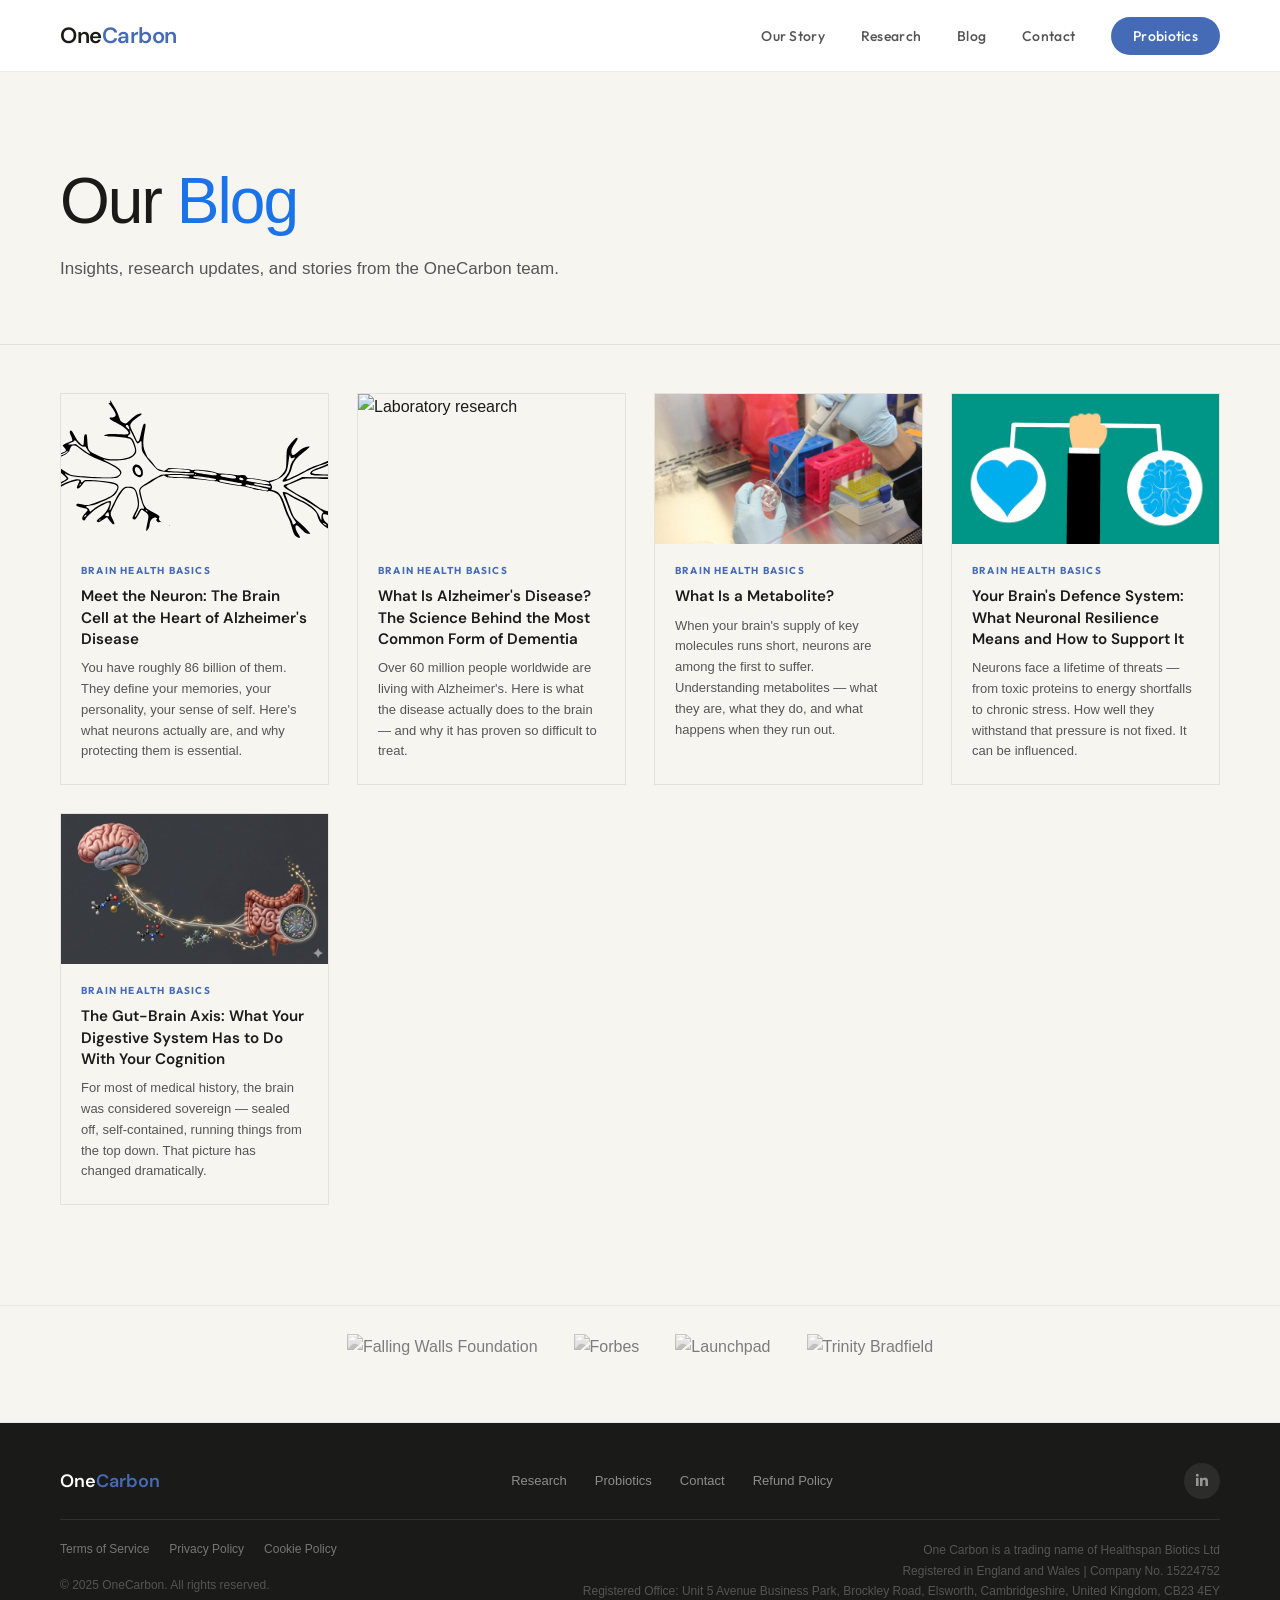
==== commit 685a0efe: "fixed fillout forms. hid 1c pathway blog post. Co-Authored-By: Claude Sonnet 4.6 <noreply@anthropic." ====
--- a/blog.html
+++ b/blog.html
@@ -33,6 +33,7 @@
   <!-- ── BLOG GRID ── -->
   <div class="blog-grid">
 
+    <!-- blog-one-carbon-pathway hidden
     <a href="blog-one-carbon-pathway.html" class="blog-card">
       <img src="media/mito1.png" alt="Mitochondria" class="blog-card-thumb">
       <div class="blog-card-body">
@@ -41,6 +42,7 @@
         <p class="blog-card-summary">A question asked at the University of Cambridge about how neurons survive Alzheimer's disease led to a discovery that sits at the heart of everything OneCarbon does.</p>
       </div>
     </a>
+    -->
 
     <a href="blog-meet-the-neuron.html" class="blog-card">
       <img src="media/blog-neuron.svg" alt="Neuron illustration" class="blog-card-thumb">
